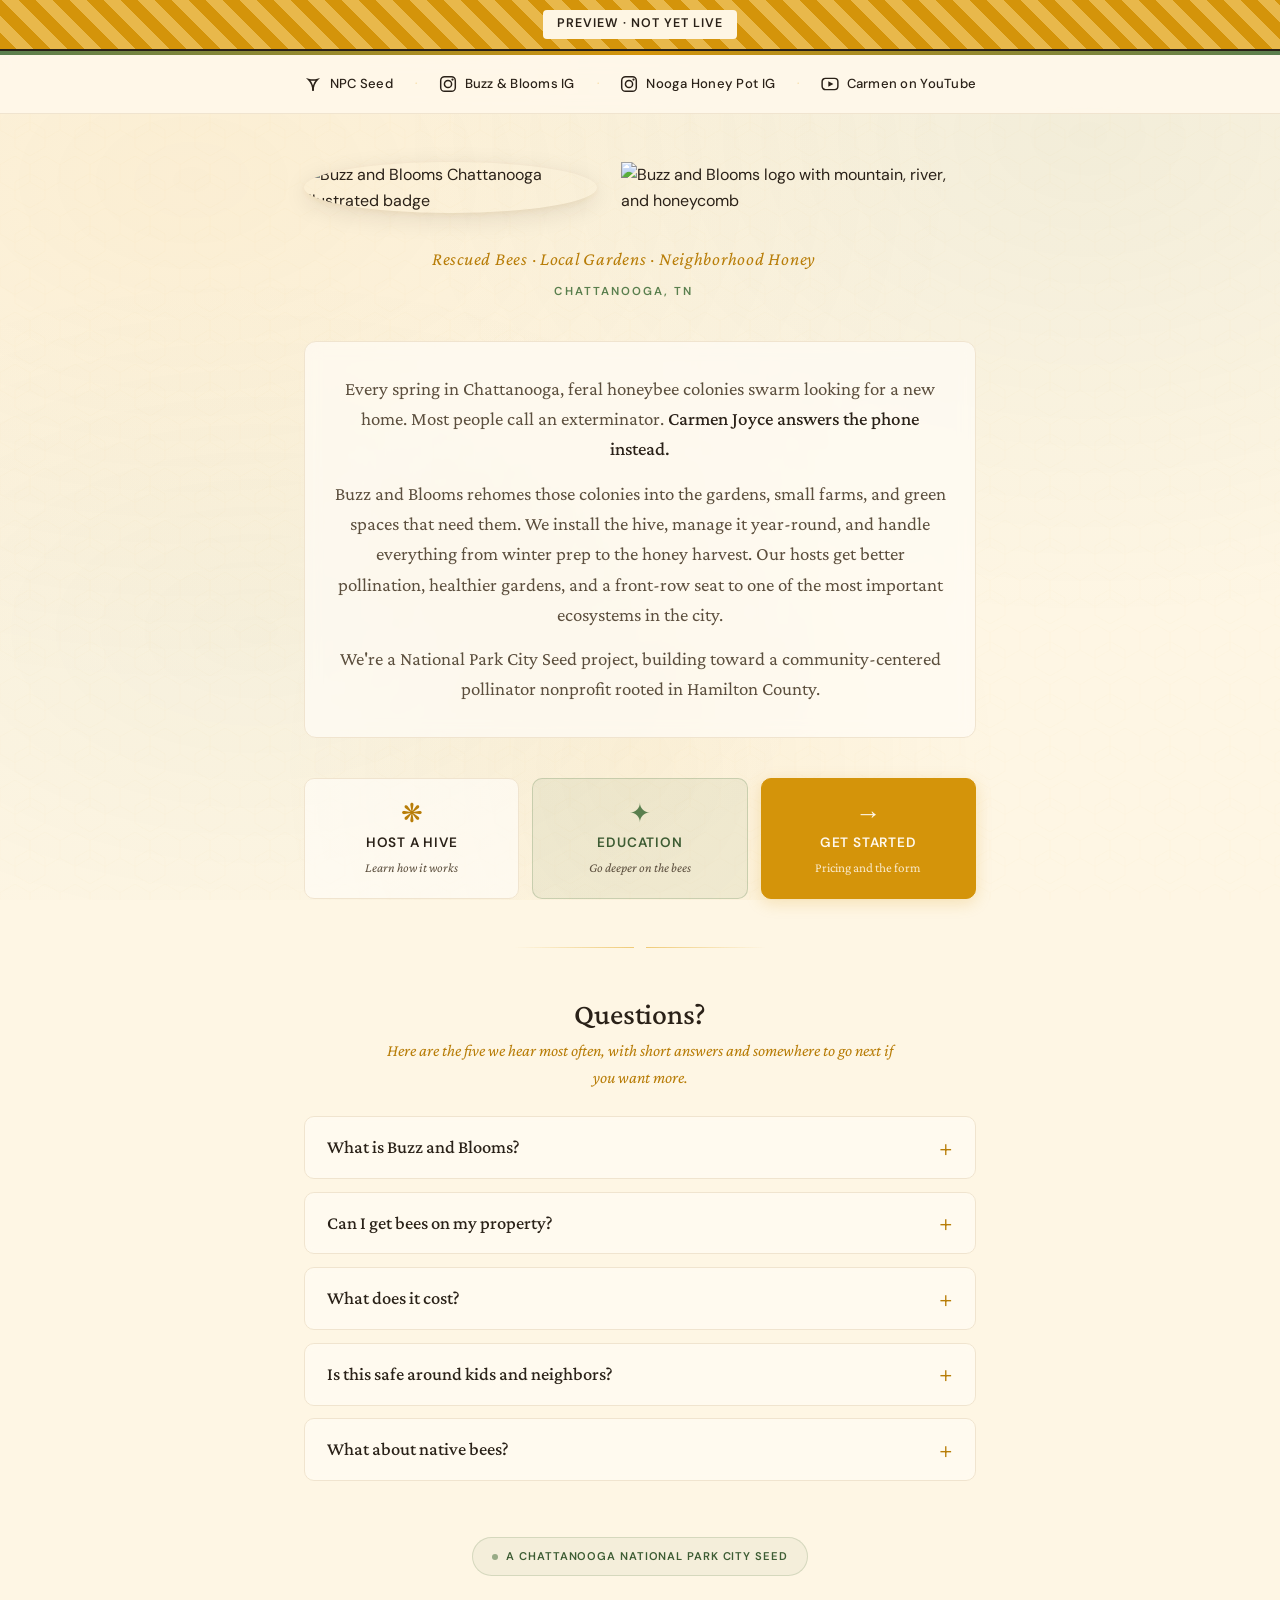
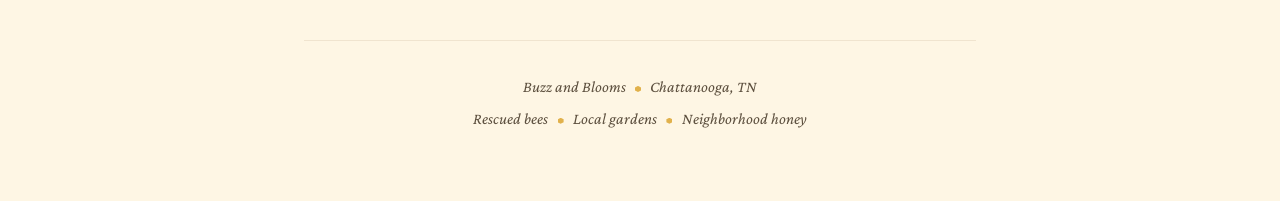
==== index.html @ a46ae5b1 "Add files via upload First upload - see if claude did it right" ====
<!DOCTYPE html>
<html lang="en">
<head>
<meta charset="UTF-8">
<meta name="viewport" content="width=device-width, initial-scale=1.0">
<title>Buzz and Blooms | Rescued Bees · Local Gardens · Neighborhood Honey</title>
<meta name="description" content="Buzz and Blooms rehomes feral bee colonies into gardens and small farms across Chattanooga. A Chattanooga National Park City Seed project, building toward a community-centered pollinator nonprofit.">
<meta property="og:title" content="Buzz and Blooms | Chattanooga, TN">
<meta property="og:description" content="Rescued bees. Local gardens. Neighborhood honey. A Chattanooga National Park City Seed.">
<meta property="og:type" content="website">
<meta property="og:url" content="https://buzzandbloomschatt.com">

<link rel="preconnect" href="https://fonts.googleapis.com">
<link rel="preconnect" href="https://fonts.gstatic.com" crossorigin>
<link href="https://fonts.googleapis.com/css2?family=Crimson+Pro:ital,wght@0,300;0,400;0,500;0,600;1,300;1,400&family=DM+Sans:wght@400;500;600&display=swap" rel="stylesheet">

<!-- Shared stylesheet -->
<link rel="stylesheet" href="styles.css">

<style>
  /* ---------- Landing-specific styles ---------- */

  /* Logos side by side - kept from original landing page */
  .logos {
    display: flex;
    align-items: center;
    justify-content: center;
    gap: 1.5rem;
    margin-bottom: 2rem;
    opacity: 0;
    animation: fadeUp 0.9s ease-out 0.15s forwards;
  }
  .logos .badge img {
    width: 150px;
    max-width: 35vw;
    height: auto;
    border-radius: 50%;
    box-shadow:
      0 6px 24px rgba(42, 33, 24, 0.1),
      0 2px 6px rgba(212, 148, 10, 0.08);
  }
  .logos .lockup img {
    width: 240px;
    max-width: 50vw;
    height: auto;
  }

  .tagline-block {
    text-align: center;
    margin-bottom: 2.5rem;
    opacity: 0;
    animation: fadeUp 0.9s ease-out 0.5s forwards;
  }
  .subtitle {
    font-family: 'Crimson Pro', serif;
    font-style: italic;
    font-size: 1.15rem;
    color: var(--honey-deep);
    letter-spacing: 0.04em;
    margin-bottom: 0.5rem;
  }
  .location {
    font-family: 'DM Sans', sans-serif;
    font-size: 0.72rem;
    font-weight: 600;
    letter-spacing: 0.18em;
    text-transform: uppercase;
    color: var(--sage);
  }

  /* Hero intro - the new real-homepage copy */
  .homepage-lede {
    background: rgba(255, 253, 247, 0.7);
    border: 1px solid var(--cream-dark);
    border-radius: 12px;
    padding: 2rem 1.8rem;
    margin-bottom: 2.5rem;
    backdrop-filter: blur(8px);
    opacity: 0;
    animation: fadeUp 0.9s ease-out 0.7s forwards;
  }
  .homepage-lede p {
    font-family: 'Crimson Pro', serif;
    font-size: 1.18rem;
    line-height: 1.6;
    color: var(--ink-soft);
    text-align: center;
    max-width: none;
    margin-bottom: 0.9rem;
  }
  .homepage-lede p:last-child { margin-bottom: 0; }
  .homepage-lede p strong { color: var(--ink); font-weight: 500; }

  /* Three routing buttons */
  .routing-buttons {
    display: grid;
    grid-template-columns: repeat(3, 1fr);
    gap: 0.8rem;
    margin: 2rem 0;
    opacity: 0;
    animation: fadeUp 0.9s ease-out 0.85s forwards;
  }
  .route-btn {
    display: flex;
    flex-direction: column;
    align-items: center;
    justify-content: center;
    gap: 0.5rem;
    padding: 1.4rem 1rem;
    text-align: center;
    border-radius: 10px;
    text-decoration: none;
    transition: all 0.25s ease;
    border: 1px solid transparent;
  }
  .route-btn .route-icon {
    font-family: 'Crimson Pro', serif;
    font-size: 1.6rem;
    line-height: 1;
  }
  .route-btn .route-label {
    font-family: 'DM Sans', sans-serif;
    font-size: 0.85rem;
    font-weight: 600;
    letter-spacing: 0.06em;
    text-transform: uppercase;
    line-height: 1.2;
  }
  .route-btn .route-desc {
    font-family: 'Crimson Pro', serif;
    font-style: italic;
    font-size: 0.82rem;
    color: var(--ink-soft);
    line-height: 1.3;
  }
  .route-btn.learn {
    background: rgba(255, 253, 247, 0.7);
    border-color: var(--cream-dark);
    color: var(--ink);
  }
  .route-btn.learn:hover {
    border-color: var(--honey-light);
    background: rgba(255, 248, 236, 0.9);
    transform: translateY(-2px);
  }
  .route-btn.learn .route-icon { color: var(--honey-deep); }
  .route-btn.explore {
    background: rgba(90, 127, 78, 0.08);
    border-color: rgba(90, 127, 78, 0.25);
    color: var(--sage-deep);
  }
  .route-btn.explore:hover {
    border-color: var(--sage);
    background: rgba(90, 127, 78, 0.15);
    transform: translateY(-2px);
  }
  .route-btn.explore .route-icon { color: var(--sage); }
  .route-btn.act {
    background: var(--honey);
    color: var(--cream);
    border-color: var(--honey);
    box-shadow: 0 4px 16px rgba(212, 148, 10, 0.22);
  }
  .route-btn.act:hover {
    background: var(--honey-deep);
    border-color: var(--honey-deep);
    transform: translateY(-2px);
    box-shadow: 0 8px 24px rgba(212, 148, 10, 0.35);
  }
  .route-btn.act .route-icon { color: var(--cream); }
  .route-btn.act .route-desc { color: rgba(255, 248, 236, 0.85); font-style: normal; }
  @media (max-width: 640px) {
    .routing-buttons { grid-template-columns: 1fr; }
  }

  /* Section headings above FAQ */
  .faq-section-heading {
    text-align: center;
    margin: 1.5rem 0 1.5rem;
  }
  .faq-section-heading h2 {
    margin-bottom: 0.4rem;
  }
  .faq-section-heading p {
    font-family: 'Crimson Pro', serif;
    font-style: italic;
    color: var(--honey-deep);
    font-size: 1.05rem;
    margin: 0 auto;
    max-width: 32rem;
  }

  /* NPC badge - kept from original landing */
  .npc-badge {
    display: inline-flex;
    align-items: center;
    gap: 0.5rem;
    font-family: 'DM Sans', sans-serif;
    font-size: 0.7rem;
    font-weight: 600;
    letter-spacing: 0.08em;
    text-transform: uppercase;
    color: var(--sage-deep);
    text-align: center;
    padding: 0.6rem 1.2rem;
    border: 1px solid rgba(90, 127, 78, 0.2);
    border-radius: 24px;
    background: rgba(90, 127, 78, 0.06);
    margin: 2rem auto 0;
  }
  .npc-badge-wrap { text-align: center; }
  .npc-dot {
    width: 6px;
    height: 6px;
    background: var(--sage);
    border-radius: 50%;
    opacity: 0.6;
  }
</style>

</head>
<body>

<!-- Preview banner (REMOVE for production launch) -->
<div class="preview-banner">
  <span>Preview · Not yet live</span>
</div>

<div class="accent-bar"></div>

<!-- Link bar in header (shared across all pages) -->
<div class="link-bar">
  <div class="link-bar-inner">
    <a href="https://www.npcseeds.org/seeds/0ba0ef82-71f8-458d-8ea9-48633b9c30ae" target="_blank" rel="noopener" aria-label="National Park City Seed">
      <svg viewBox="0 0 16 16" fill="none" stroke="currentColor" stroke-width="1.4" xmlns="http://www.w3.org/2000/svg">
        <path d="M8 14 Q8 8 4 4 Q8 5 12 4 Q8 8 8 14Z"/>
        <line x1="8" y1="14" x2="8" y2="9"/>
      </svg>
      <span>NPC Seed</span>
    </a>
    <span class="link-sep">·</span>
    <a href="https://www.instagram.com/buzzandbloomschatt/" target="_blank" rel="noopener" aria-label="Buzz and Blooms on Instagram">
      <svg viewBox="0 0 16 16" fill="none" stroke="currentColor" stroke-width="1.3" xmlns="http://www.w3.org/2000/svg">
        <rect x="1.5" y="1.5" width="13" height="13" rx="3.5"/>
        <circle cx="8" cy="8" r="3.2"/>
        <circle cx="12" cy="4" r="1" fill="currentColor" stroke="none"/>
      </svg>
      <span>Buzz &amp; Blooms IG</span>
    </a>
    <span class="link-sep">·</span>
    <a href="https://www.instagram.com/noogahoneypot/" target="_blank" rel="noopener" aria-label="Nooga Honey Pot on Instagram">
      <svg viewBox="0 0 16 16" fill="none" stroke="currentColor" stroke-width="1.3" xmlns="http://www.w3.org/2000/svg">
        <rect x="1.5" y="1.5" width="13" height="13" rx="3.5"/>
        <circle cx="8" cy="8" r="3.2"/>
        <circle cx="12" cy="4" r="1" fill="currentColor" stroke="none"/>
      </svg>
      <span>Nooga Honey Pot IG</span>
    </a>
    <span class="link-sep">·</span>
    <a href="https://www.youtube.com/@noogahoneypot" target="_blank" rel="noopener" aria-label="Nooga Honey Pot on YouTube">
      <svg viewBox="0 0 16 16" fill="none" stroke="currentColor" stroke-width="1.3" xmlns="http://www.w3.org/2000/svg">
        <rect x="1" y="3" width="14" height="10" rx="3"/>
        <polygon points="6.5,5.5 11,8 6.5,10.5" fill="currentColor" stroke="none"/>
      </svg>
      <span>Carmen on YouTube</span>
    </a>
  </div>
</div>

<!-- Flying bees -->
<div class="bee" aria-hidden="true"><svg viewBox="0 0 22 22" xmlns="http://www.w3.org/2000/svg"><ellipse cx="13" cy="11" rx="6.5" ry="4.5" fill="#D4940A" opacity="0.85"/><line x1="9.5" y1="7" x2="9.5" y2="15" stroke="#2A2118" stroke-width="1" opacity="0.45"/><line x1="13" y1="6.5" x2="13" y2="15.5" stroke="#2A2118" stroke-width="1" opacity="0.45"/><circle cx="6" cy="11" r="2.8" fill="#2A2118" opacity="0.5"/><ellipse cx="10" cy="5.5" rx="4.5" ry="2.8" fill="none" stroke="#D4940A" stroke-width="0.6" opacity="0.4" transform="rotate(-15, 10, 5.5)"/><ellipse cx="14" cy="5" rx="4" ry="2.5" fill="none" stroke="#D4940A" stroke-width="0.6" opacity="0.3" transform="rotate(-20, 14, 5)"/></svg></div>
<div class="bee" aria-hidden="true"><svg viewBox="0 0 22 22" xmlns="http://www.w3.org/2000/svg"><ellipse cx="13" cy="11" rx="6.5" ry="4.5" fill="#D4940A" opacity="0.85"/><line x1="9.5" y1="7" x2="9.5" y2="15" stroke="#2A2118" stroke-width="1" opacity="0.45"/><line x1="13" y1="6.5" x2="13" y2="15.5" stroke="#2A2118" stroke-width="1" opacity="0.45"/><circle cx="6" cy="11" r="2.8" fill="#2A2118" opacity="0.5"/><ellipse cx="10" cy="5.5" rx="4.5" ry="2.8" fill="none" stroke="#D4940A" stroke-width="0.6" opacity="0.4" transform="rotate(-15, 10, 5.5)"/><ellipse cx="14" cy="5" rx="4" ry="2.5" fill="none" stroke="#D4940A" stroke-width="0.6" opacity="0.3" transform="rotate(-20, 14, 5)"/></svg></div>
<div class="bee" aria-hidden="true"><svg viewBox="0 0 22 22" xmlns="http://www.w3.org/2000/svg"><ellipse cx="13" cy="11" rx="6.5" ry="4.5" fill="#D4940A" opacity="0.85"/><line x1="9.5" y1="7" x2="9.5" y2="15" stroke="#2A2118" stroke-width="1" opacity="0.45"/><line x1="13" y1="6.5" x2="13" y2="15.5" stroke="#2A2118" stroke-width="1" opacity="0.45"/><circle cx="6" cy="11" r="2.8" fill="#2A2118" opacity="0.5"/><ellipse cx="10" cy="5.5" rx="4.5" ry="2.8" fill="none" stroke="#D4940A" stroke-width="0.6" opacity="0.4" transform="rotate(-15, 10, 5.5)"/><ellipse cx="14" cy="5" rx="4" ry="2.5" fill="none" stroke="#D4940A" stroke-width="0.6" opacity="0.3" transform="rotate(-20, 14, 5)"/></svg></div>
<div class="bee" aria-hidden="true"><svg viewBox="0 0 22 22" xmlns="http://www.w3.org/2000/svg"><ellipse cx="13" cy="11" rx="6.5" ry="4.5" fill="#D4940A" opacity="0.85"/><line x1="9.5" y1="7" x2="9.5" y2="15" stroke="#2A2118" stroke-width="1" opacity="0.45"/><line x1="13" y1="6.5" x2="13" y2="15.5" stroke="#2A2118" stroke-width="1" opacity="0.45"/><circle cx="6" cy="11" r="2.8" fill="#2A2118" opacity="0.5"/><ellipse cx="10" cy="5.5" rx="4.5" ry="2.8" fill="none" stroke="#D4940A" stroke-width="0.6" opacity="0.4" transform="rotate(-15, 10, 5.5)"/><ellipse cx="14" cy="5" rx="4" ry="2.5" fill="none" stroke="#D4940A" stroke-width="0.6" opacity="0.3" transform="rotate(-20, 14, 5)"/></svg></div>
<div class="bee" aria-hidden="true"><svg viewBox="0 0 22 22" xmlns="http://www.w3.org/2000/svg"><ellipse cx="13" cy="11" rx="6.5" ry="4.5" fill="#D4940A" opacity="0.85"/><line x1="9.5" y1="7" x2="9.5" y2="15" stroke="#2A2118" stroke-width="1" opacity="0.45"/><line x1="13" y1="6.5" x2="13" y2="15.5" stroke="#2A2118" stroke-width="1" opacity="0.45"/><circle cx="6" cy="11" r="2.8" fill="#2A2118" opacity="0.5"/><ellipse cx="10" cy="5.5" rx="4.5" ry="2.8" fill="none" stroke="#D4940A" stroke-width="0.6" opacity="0.4" transform="rotate(-15, 10, 5.5)"/><ellipse cx="14" cy="5" rx="4" ry="2.5" fill="none" stroke="#D4940A" stroke-width="0.6" opacity="0.3" transform="rotate(-20, 14, 5)"/></svg></div>
<div class="bee" aria-hidden="true"><svg viewBox="0 0 22 22" xmlns="http://www.w3.org/2000/svg"><ellipse cx="13" cy="11" rx="6.5" ry="4.5" fill="#D4940A" opacity="0.85"/><line x1="9.5" y1="7" x2="9.5" y2="15" stroke="#2A2118" stroke-width="1" opacity="0.45"/><line x1="13" y1="6.5" x2="13" y2="15.5" stroke="#2A2118" stroke-width="1" opacity="0.45"/><circle cx="6" cy="11" r="2.8" fill="#2A2118" opacity="0.5"/><ellipse cx="10" cy="5.5" rx="4.5" ry="2.8" fill="none" stroke="#D4940A" stroke-width="0.6" opacity="0.4" transform="rotate(-15, 10, 5.5)"/><ellipse cx="14" cy="5" rx="4" ry="2.5" fill="none" stroke="#D4940A" stroke-width="0.6" opacity="0.3" transform="rotate(-20, 14, 5)"/></svg></div>
<div class="bee" aria-hidden="true"><svg viewBox="0 0 22 22" xmlns="http://www.w3.org/2000/svg"><ellipse cx="13" cy="11" rx="6.5" ry="4.5" fill="#D4940A" opacity="0.85"/><line x1="9.5" y1="7" x2="9.5" y2="15" stroke="#2A2118" stroke-width="1" opacity="0.45"/><line x1="13" y1="6.5" x2="13" y2="15.5" stroke="#2A2118" stroke-width="1" opacity="0.45"/><circle cx="6" cy="11" r="2.8" fill="#2A2118" opacity="0.5"/><ellipse cx="10" cy="5.5" rx="4.5" ry="2.8" fill="none" stroke="#D4940A" stroke-width="0.6" opacity="0.4" transform="rotate(-15, 10, 5.5)"/><ellipse cx="14" cy="5" rx="4" ry="2.5" fill="none" stroke="#D4940A" stroke-width="0.6" opacity="0.3" transform="rotate(-20, 14, 5)"/></svg></div>
<div class="bee" aria-hidden="true"><svg viewBox="0 0 22 22" xmlns="http://www.w3.org/2000/svg"><ellipse cx="13" cy="11" rx="6.5" ry="4.5" fill="#D4940A" opacity="0.85"/><line x1="9.5" y1="7" x2="9.5" y2="15" stroke="#2A2118" stroke-width="1" opacity="0.45"/><line x1="13" y1="6.5" x2="13" y2="15.5" stroke="#2A2118" stroke-width="1" opacity="0.45"/><circle cx="6" cy="11" r="2.8" fill="#2A2118" opacity="0.5"/><ellipse cx="10" cy="5.5" rx="4.5" ry="2.8" fill="none" stroke="#D4940A" stroke-width="0.6" opacity="0.4" transform="rotate(-15, 10, 5.5)"/><ellipse cx="14" cy="5" rx="4" ry="2.5" fill="none" stroke="#D4940A" stroke-width="0.6" opacity="0.3" transform="rotate(-20, 14, 5)"/></svg></div>

<main class="page">

  <div class="logos">
    <div class="badge">
      <img src="logo-badge.png" alt="Buzz and Blooms Chattanooga illustrated badge">
    </div>
    <div class="lockup">
      <img src="logo-horizontal.png" alt="Buzz and Blooms logo with mountain, river, and honeycomb">
    </div>
  </div>

  <div class="tagline-block">
    <p class="subtitle">Rescued Bees · Local Gardens · Neighborhood Honey</p>
    <p class="location">Chattanooga, TN</p>
  </div>

  <div class="homepage-lede">
    <p>
      Every spring in Chattanooga, feral honeybee colonies swarm looking for a new home. Most people call an exterminator. <strong>Carmen Joyce answers the phone instead.</strong>
    </p>
    <p>
      Buzz and Blooms rehomes those colonies into the gardens, small farms, and green spaces that need them. We install the hive, manage it year-round, and handle everything from winter prep to the honey harvest. Our hosts get better pollination, healthier gardens, and a front-row seat to one of the most important ecosystems in the city.
    </p>
    <p>
      We're a National Park City Seed project, building toward a community-centered pollinator nonprofit rooted in Hamilton County.
    </p>
  </div>

  <!-- Three routing buttons -->
  <div class="routing-buttons">
    <a href="host-a-hive.html" class="route-btn learn">
      <span class="route-icon">❋</span>
      <span class="route-label">Host a Hive</span>
      <span class="route-desc">Learn how it works</span>
    </a>
    <a href="education.html" class="route-btn explore">
      <span class="route-icon">✦</span>
      <span class="route-label">Education</span>
      <span class="route-desc">Go deeper on the bees</span>
    </a>
    <a href="get-started.html" class="route-btn act">
      <span class="route-icon">→</span>
      <span class="route-label">Get Started</span>
      <span class="route-desc">Pricing and the form</span>
    </a>
  </div>

  <hr class="rule">

  <div class="faq-section-heading">
    <h2>Questions?</h2>
    <p>Here are the five we hear most often, with short answers and somewhere to go next if you want more.</p>
  </div>

  <div class="faq-accordion">

    <details class="faq-item">
      <summary>What is Buzz and Blooms?</summary>
      <div class="faq-body">
        <p>
          Buzz and Blooms is a Chattanooga-based project that rehomes feral honeybee colonies into gardens, small farms, churches, and community sites that need pollination. The bees are local, already adapted to the region, and would otherwise be exterminated. Our host sites gain stronger pollination, more food coming off their land, and honey at harvest. The hosts do none of the beekeeping. That's our job.
        </p>
        <p>
          The project started as a 2026 National Park City Seed submission, led by Master Beekeeper Carmen Joyce of Nooga Honey Pot and community organizer Christopher Guest. The longer-term vision is to build this into a community-centered nonprofit with stable pay for Carmen and a growing network of hives across Hamilton County.
        </p>
        <a href="host-a-hive.html" class="faq-body-link">Learn how hosting works</a>
      </div>
    </details>

    <details class="faq-item">
      <summary>Can I get bees on my property?</summary>
      <div class="faq-body">
        <p>
          Probably, yes. If you have a backyard, a farm, a homestead, a church ground, a business with some green space, or larger acreage, and the site gets decent sun and isn't sprayed with broad-spectrum pesticides, it's likely a candidate. We walk the property with you before anything is installed, which means no commitment on your end until we've both said yes.
        </p>
        <p>
          A hive takes up about two square feet. Most residential yards and community sites can comfortably host one or two. The Host a Hive page walks through what we look for and what the experience is like.
        </p>
        <a href="host-a-hive.html" class="faq-body-link">See the full Host a Hive page</a>
      </div>
    </details>

    <details class="faq-item">
      <summary>What does it cost?</summary>
      <div class="faq-body">
        <p>
          Our standard year-round hosting rate is <strong>$1,500 as a one-time startup fee</strong>, plus <strong>$100 per month from April through October</strong> (the active season) and <strong>$75 per month from November through March</strong> (winter management). First-year total works out to $2,575 for one hive, fully managed from install through next spring.
        </p>
        <p>
          We also offer a one-season tier, and multi-year partner tiers with lower effective rates for longer commitments. All of that is laid out on the Get Started page, along with the form to start the conversation.
        </p>
        <a href="get-started.html" class="faq-body-link">See full pricing and the form</a>
      </div>
    </details>

    <details class="faq-item">
      <summary>Is this safe around kids and neighbors?</summary>
      <div class="faq-body">
        <p>
          Yes, with reasonable planning. A managed honeybee is generally calm and focused on foraging. The stings most people associate with bees actually come from yellow jackets and hornets, which are different insects altogether. Before we install a hive, Carmen walks the site with the people who'll be near it, including kids, and teaches them what to expect.
        </p>
        <p>
          We also plan around swarming, which is the natural way honeybee colonies split and find new homes. Host a Hive has a full breakdown, including how we reduce the risk of neighborhood swarms rather than add to it.
        </p>
        <a href="host-a-hive.html#faqs" class="faq-body-link">Read the safety questions on Host a Hive</a>
      </div>
    </details>

    <details class="faq-item">
      <summary>What about native bees?</summary>
      <div class="faq-body">
        <p>
          A real question, and one we take seriously. Competition between honeybees and native bees is primarily a concern in resource-scarce wildlands, not the gardens and small farms where we place our hives. We don't import bees from out of state. We aim to plant Tennessee natives like coneflower, beebalm, and mountain mint at our sites, and we ask hosts to commit to a no-pesticide practice, since pesticide use and habitat loss are the top drivers of native bee decline.
        </p>
        <p>
          We've written more on this over on the Education page, and plan to keep adding as we learn and grow.
        </p>
        <a href="education.html" class="faq-body-link">Go to the Education page</a>
      </div>
    </details>

  </div>

  <div class="npc-badge-wrap">
    <div class="npc-badge">
      <span class="npc-dot"></span>
      A Chattanooga National Park City Seed
    </div>
  </div>

  <footer>
    <p>Buzz and Blooms <span class="hex-mark"></span> Chattanooga, TN</p>
    <p>Rescued bees <span class="hex-mark"></span> Local gardens <span class="hex-mark"></span> Neighborhood honey</p>
  </footer>

</main>

</body>
</html>
---- styles.css ----
/* =====================================================================
   BUZZ AND BLOOMS — SHARED STYLESHEET
   Used by: index.html, host-a-hive.html, education.html, get-started.html
   Edit this one file and every page updates.
   ===================================================================== */

:root {
  --honey: #D4940A;
  --honey-deep: #B87D08;
  --honey-light: #E8B84B;
  --honey-glow: #F5D280;
  --sage: #5A7F4E;
  --sage-light: #7BA36D;
  --sage-deep: #3D5C33;
  --cream: #FFF8EC;
  --cream-dark: #F0E4CF;
  --ink: #2A2118;
  --ink-soft: #5C4F3E;
  --warm-bg: #FEF6E4;
}

* { margin: 0; padding: 0; box-sizing: border-box; }

html {
  font-size: 16px;
  -webkit-font-smoothing: antialiased;
  -moz-osx-font-smoothing: grayscale;
  scroll-behavior: smooth;
}

body {
  background: var(--warm-bg);
  color: var(--ink);
  font-family: 'DM Sans', sans-serif;
  min-height: 100vh;
  overflow-x: hidden;
  position: relative;
  line-height: 1.6;
}

body::before {
  content: '';
  position: fixed;
  inset: 0;
  background:
    radial-gradient(ellipse at 15% 20%, rgba(212, 148, 10, 0.08) 0%, transparent 50%),
    radial-gradient(ellipse at 85% 15%, rgba(90, 127, 78, 0.07) 0%, transparent 45%),
    radial-gradient(ellipse at 50% 85%, rgba(212, 148, 10, 0.06) 0%, transparent 40%),
    radial-gradient(ellipse at 20% 70%, rgba(90, 127, 78, 0.05) 0%, transparent 40%);
  pointer-events: none;
  z-index: 0;
}

body::after {
  content: '';
  position: fixed;
  inset: 0;
  opacity: 0.018;
  background-image: url("data:image/svg+xml,%3Csvg width='60' height='52' viewBox='0 0 60 52' xmlns='http://www.w3.org/2000/svg'%3E%3Cpath d='M15 0 L30 8.66 L30 25.98 L15 34.64 L0 25.98 L0 8.66Z' fill='none' stroke='%23D4940A' stroke-width='1'/%3E%3Cpath d='M45 0 L60 8.66 L60 25.98 L45 34.64 L30 25.98 L30 8.66Z' fill='none' stroke='%23D4940A' stroke-width='1'/%3E%3Cpath d='M30 17.32 L45 25.98 L45 43.3 L30 51.96 L15 43.3 L15 25.98Z' fill='none' stroke='%23D4940A' stroke-width='1'/%3E%3C/svg%3E");
  pointer-events: none;
  z-index: 0;
}

/* ---------- Preview banner (only shown on staging) ---------- */
.preview-banner {
  background: repeating-linear-gradient(45deg, var(--honey), var(--honey) 12px, var(--honey-light) 12px, var(--honey-light) 24px);
  color: var(--ink);
  font-family: 'DM Sans', sans-serif;
  font-size: 0.78rem;
  font-weight: 600;
  letter-spacing: 0.12em;
  text-transform: uppercase;
  text-align: center;
  padding: 0.6rem 1rem;
  position: relative;
  z-index: 20;
  border-bottom: 2px solid var(--ink);
}
.preview-banner span {
  background: var(--warm-bg);
  padding: 0.3rem 0.9rem;
  border-radius: 4px;
  display: inline-block;
  letter-spacing: 0.08em;
}

/* ---------- Top accent bar ---------- */
.accent-bar {
  width: 100%;
  height: 4px;
  background: linear-gradient(90deg, var(--sage), var(--honey), var(--sage));
  position: relative;
  z-index: 10;
}

/* ---------- Link bar in header ---------- */
.link-bar {
  position: relative;
  z-index: 10;
  background: rgba(255, 248, 236, 0.85);
  border-bottom: 1px solid var(--cream-dark);
  padding: 0.6rem 1rem;
  backdrop-filter: blur(8px);
}
.link-bar-inner {
  max-width: 920px;
  margin: 0 auto;
  display: flex;
  justify-content: center;
  align-items: center;
  gap: 0.4rem;
  flex-wrap: wrap;
}
.link-bar a {
  display: inline-flex;
  align-items: center;
  gap: 0.5rem;
  padding: 0.5rem 0.9rem;
  border-radius: 8px;
  color: var(--ink);
  text-decoration: none;
  font-family: 'DM Sans', sans-serif;
  font-size: 0.82rem;
  font-weight: 500;
  letter-spacing: 0.02em;
  transition: all 0.2s ease;
  border: 1px solid transparent;
}
.link-bar a:hover {
  background: rgba(255, 253, 247, 0.8);
  border-color: var(--cream-dark);
  color: var(--honey-deep);
}
.link-bar a svg {
  width: 18px;
  height: 18px;
  flex-shrink: 0;
}
.link-bar .link-sep {
  color: var(--honey-light);
  opacity: 0.6;
  font-size: 0.7rem;
  user-select: none;
}

/* ---------- Flying bees ---------- */
.bee {
  position: fixed;
  width: 22px;
  height: 22px;
  opacity: 0;
  pointer-events: none;
  z-index: 0;
}
.bee svg { width: 100%; height: 100%; }

.bee:nth-of-type(1) { animation: fly1 18s ease-in-out infinite 0s; }
.bee:nth-of-type(2) { animation: fly2 22s ease-in-out infinite 4s; }
.bee:nth-of-type(3) { animation: fly3 20s ease-in-out infinite 8s; }
.bee:nth-of-type(4) { animation: fly4 25s ease-in-out infinite 2s; width: 18px; height: 18px; }
.bee:nth-of-type(5) { animation: fly5 19s ease-in-out infinite 10s; width: 16px; height: 16px; }
.bee:nth-of-type(6) { animation: fly6 23s ease-in-out infinite 5s; }
.bee:nth-of-type(7) { animation: fly7 21s ease-in-out infinite 14s; width: 19px; height: 19px; }
.bee:nth-of-type(8) { animation: fly8 24s ease-in-out infinite 1s; width: 17px; height: 17px; }

@keyframes fly1 {
  0% { transform: translate(-5vw, 60vh) rotate(20deg) scaleX(-1); opacity: 0; }
  5% { opacity: 0.35; }
  25% { transform: translate(30vw, 30vh) rotate(-5deg) scaleX(-1); }
  50% { transform: translate(55vw, 50vh) rotate(15deg) scaleX(-1); opacity: 0.3; }
  75% { transform: translate(80vw, 20vh) rotate(-10deg) scaleX(-1); }
  95% { opacity: 0; }
  100% { transform: translate(105vw, 40vh) rotate(10deg) scaleX(-1); opacity: 0; }
}
@keyframes fly2 {
  0% { transform: translate(105vw, 25vh) rotate(-15deg); opacity: 0; }
  5% { opacity: 0.3; }
  30% { transform: translate(65vw, 55vh) rotate(10deg); }
  55% { transform: translate(35vw, 35vh) rotate(-8deg); opacity: 0.25; }
  80% { transform: translate(10vw, 60vh) rotate(12deg); }
  95% { opacity: 0; }
  100% { transform: translate(-10vw, 45vh) rotate(-5deg); opacity: 0; }
}
@keyframes fly3 {
  0% { transform: translate(20vw, -5vh) rotate(10deg) scaleX(-1); opacity: 0; }
  5% { opacity: 0.28; }
  35% { transform: translate(50vw, 40vh) rotate(-12deg) scaleX(-1); }
  65% { transform: translate(70vw, 70vh) rotate(8deg) scaleX(-1); opacity: 0.25; }
  95% { opacity: 0; }
  100% { transform: translate(90vw, 105vh) rotate(-5deg) scaleX(-1); opacity: 0; }
}
@keyframes fly4 {
  0% { transform: translate(90vw, 80vh) rotate(-10deg); opacity: 0; }
  5% { opacity: 0.3; }
  20% { transform: translate(70vw, 45vh) rotate(15deg); }
  45% { transform: translate(40vw, 65vh) rotate(-5deg); opacity: 0.28; }
  70% { transform: translate(15vw, 30vh) rotate(10deg); }
  95% { opacity: 0; }
  100% { transform: translate(-10vw, 15vh) rotate(-8deg); opacity: 0; }
}
@keyframes fly5 {
  0% { transform: translate(-8vw, 20vh) rotate(5deg) scaleX(-1); opacity: 0; }
  5% { opacity: 0.25; }
  30% { transform: translate(25vw, 75vh) rotate(-15deg) scaleX(-1); }
  60% { transform: translate(60vw, 45vh) rotate(8deg) scaleX(-1); opacity: 0.22; }
  95% { opacity: 0; }
  100% { transform: translate(105vw, 65vh) rotate(-5deg) scaleX(-1); opacity: 0; }
}
@keyframes fly6 {
  0% { transform: translate(50vw, -8vh) rotate(12deg); opacity: 0; }
  5% { opacity: 0.32; }
  25% { transform: translate(75vw, 30vh) rotate(-8deg); }
  50% { transform: translate(45vw, 55vh) rotate(15deg); opacity: 0.27; }
  75% { transform: translate(20vw, 80vh) rotate(-12deg); }
  95% { opacity: 0; }
  100% { transform: translate(-5vw, 95vh) rotate(5deg); opacity: 0; }
}
@keyframes fly7 {
  0% { transform: translate(110vw, 70vh) rotate(-20deg) scaleX(-1); opacity: 0; }
  5% { opacity: 0.26; }
  35% { transform: translate(55vw, 20vh) rotate(10deg) scaleX(-1); }
  65% { transform: translate(25vw, 50vh) rotate(-6deg) scaleX(-1); opacity: 0.24; }
  95% { opacity: 0; }
  100% { transform: translate(-15vw, 35vh) rotate(12deg) scaleX(-1); opacity: 0; }
}
@keyframes fly8 {
  0% { transform: translate(10vw, 105vh) rotate(8deg); opacity: 0; }
  5% { opacity: 0.28; }
  25% { transform: translate(35vw, 60vh) rotate(-12deg); }
  50% { transform: translate(65vw, 85vh) rotate(6deg); opacity: 0.25; }
  75% { transform: translate(85vw, 40vh) rotate(-15deg); }
  95% { opacity: 0; }
  100% { transform: translate(108vw, 10vh) rotate(10deg); opacity: 0; }
}

/* ---------- Page layout ---------- */
.page {
  position: relative;
  z-index: 1;
  max-width: 720px;
  margin: 0 auto;
  padding: 3rem 1.5rem 4rem;
}

.page.narrow { max-width: 640px; }
.page.wide { max-width: 920px; }

/* ---------- Back link ---------- */
.back {
  display: inline-block;
  font-family: 'DM Sans', sans-serif;
  font-size: 0.75rem;
  font-weight: 600;
  color: var(--sage);
  text-decoration: none;
  letter-spacing: 0.15em;
  text-transform: uppercase;
  margin-bottom: 2.5rem;
  opacity: 0;
  animation: fadeUp 0.9s ease-out 0.1s forwards;
}
.back:hover { color: var(--ink); }
.back::before { content: "← "; }

/* ---------- Hero ---------- */
.hero {
  margin-bottom: 2.5rem;
  opacity: 0;
  animation: fadeUp 0.9s ease-out 0.25s forwards;
}

.eyebrow {
  font-family: 'DM Sans', sans-serif;
  font-size: 0.72rem;
  font-weight: 600;
  letter-spacing: 0.2em;
  text-transform: uppercase;
  color: var(--honey-deep);
  margin-bottom: 1.2rem;
}

h1 {
  font-family: 'Crimson Pro', serif;
  font-weight: 500;
  font-size: clamp(2.4rem, 7vw, 4rem);
  line-height: 1.08;
  letter-spacing: -0.01em;
  color: var(--ink);
  margin-bottom: 1rem;
}

.lede {
  font-family: 'Crimson Pro', serif;
  font-style: italic;
  font-size: clamp(1.15rem, 2.5vw, 1.45rem);
  line-height: 1.45;
  color: var(--honey-deep);
  max-width: 32rem;
  font-weight: 400;
}

/* ---------- Typography ---------- */
p {
  margin-bottom: 1rem;
  max-width: 40rem;
  font-size: 1rem;
  color: var(--ink-soft);
}
p.large {
  font-family: 'Crimson Pro', serif;
  font-size: 1.2rem;
  line-height: 1.65;
  color: var(--ink-soft);
  margin-bottom: 1.1rem;
}

a.inline {
  color: var(--honey-deep);
  text-decoration: underline;
  text-decoration-thickness: 1px;
  text-underline-offset: 3px;
  transition: color 0.2s ease;
}
a.inline:hover { color: var(--ink); }

h2 {
  font-family: 'Crimson Pro', serif;
  font-weight: 500;
  font-size: 1.85rem;
  line-height: 1.2;
  color: var(--ink);
  margin-bottom: 1rem;
  letter-spacing: -0.005em;
}

h3 {
  font-family: 'DM Sans', sans-serif;
  font-weight: 600;
  font-size: 0.7rem;
  letter-spacing: 0.18em;
  text-transform: uppercase;
  color: var(--sage);
  margin-bottom: 0.8rem;
}

.section-label {
  font-family: 'DM Sans', sans-serif;
  font-size: 0.72rem;
  font-weight: 600;
  letter-spacing: 0.18em;
  text-transform: uppercase;
  color: var(--sage);
  margin-bottom: 0.6rem;
}

/* ---------- Divider rule ---------- */
.rule {
  border: none;
  display: flex;
  align-items: center;
  justify-content: center;
  gap: 12px;
  margin: 3rem 0;
  opacity: 0.7;
}
.rule::before, .rule::after {
  content: '';
  flex: 1;
  height: 1px;
  max-width: 120px;
}
.rule::before { background: linear-gradient(90deg, transparent, var(--honey-light)); }
.rule::after { background: linear-gradient(90deg, var(--honey-light), transparent); }

/* ---------- Hexagon bullet list ---------- */
.gets { list-style: none; margin: 1.2rem 0 0; }
.gets li {
  padding: 0.9rem 0 0.9rem 2rem;
  border-bottom: 1px solid var(--cream-dark);
  position: relative;
  font-size: 1rem;
  line-height: 1.5;
  color: var(--ink-soft);
}
.gets li:last-child { border-bottom: none; }
.gets li::before {
  content: "";
  position: absolute;
  left: 0;
  top: 1.35rem;
  width: 8px;
  height: 8px;
  background: var(--honey);
  clip-path: polygon(50% 0%, 100% 25%, 100% 75%, 50% 100%, 0% 75%, 0% 25%);
  opacity: 0.75;
}

/* ---------- CTA button ---------- */
.cta {
  display: inline-block;
  background: var(--honey);
  color: var(--cream);
  font-family: 'DM Sans', sans-serif;
  font-weight: 600;
  font-size: 0.95rem;
  letter-spacing: 0.12em;
  text-transform: uppercase;
  text-decoration: none;
  padding: 1.1rem 2.2rem;
  border-radius: 10px;
  box-shadow: 0 4px 16px rgba(212, 148, 10, 0.25);
  transition: all 0.3s ease;
}
.cta:hover {
  background: var(--honey-deep);
  transform: translateY(-2px);
  box-shadow: 0 8px 24px rgba(212, 148, 10, 0.35);
}

.cta-section {
  text-align: center;
  margin: 3rem 0 2rem;
}

.cta-secondary {
  display: inline-block;
  font-family: 'DM Sans', sans-serif;
  font-weight: 600;
  font-size: 0.88rem;
  letter-spacing: 0.08em;
  text-transform: uppercase;
  color: var(--sage-deep);
  text-decoration: none;
  padding: 0.8rem 1.6rem;
  border: 1px solid var(--sage-light);
  border-radius: 8px;
  background: rgba(255, 253, 247, 0.6);
  transition: all 0.25s ease;
}
.cta-secondary:hover {
  background: rgba(90, 127, 78, 0.08);
  border-color: var(--sage-deep);
  color: var(--sage-deep);
}

/* ---------- FAQ dropdowns (landing + host) ---------- */
.faq-accordion {
  margin: 1.2rem 0 1.5rem;
}
.faq-item {
  background: rgba(255, 253, 247, 0.6);
  border: 1px solid var(--cream-dark);
  border-radius: 10px;
  margin-bottom: 0.8rem;
  overflow: hidden;
  backdrop-filter: blur(4px);
}
.faq-item summary {
  font-family: 'Crimson Pro', serif;
  font-weight: 500;
  font-size: 1.15rem;
  color: var(--ink);
  padding: 1.1rem 1.4rem;
  cursor: pointer;
  list-style: none;
  display: flex;
  align-items: center;
  justify-content: space-between;
  gap: 1rem;
  transition: background 0.2s ease;
  line-height: 1.35;
}
.faq-item summary::-webkit-details-marker { display: none; }
.faq-item summary:hover { background: rgba(255, 248, 236, 0.5); }
.faq-item summary::after {
  content: "+";
  font-family: 'Crimson Pro', serif;
  font-size: 1.6rem;
  font-weight: 300;
  color: var(--honey-deep);
  line-height: 1;
  flex-shrink: 0;
  transition: transform 0.3s ease;
}
.faq-item[open] summary::after {
  transform: rotate(45deg);
}
.faq-item[open] summary {
  background: rgba(255, 248, 236, 0.4);
  border-bottom: 1px solid var(--cream-dark);
}
.faq-body {
  padding: 1.2rem 1.4rem 1.3rem;
}
.faq-body p {
  font-size: 1rem;
  color: var(--ink-soft);
  line-height: 1.6;
  margin-bottom: 0.8rem;
}
.faq-body p:last-child { margin-bottom: 0; }
.faq-body p strong { color: var(--ink); font-weight: 600; }
.faq-body a.inline {
  color: var(--honey-deep);
  font-weight: 600;
}
.faq-body-link {
  display: inline-block;
  margin-top: 0.6rem;
  font-family: 'DM Sans', sans-serif;
  font-size: 0.82rem;
  font-weight: 600;
  letter-spacing: 0.06em;
  text-transform: uppercase;
  color: var(--honey-deep);
  text-decoration: none;
  border-bottom: 1px solid var(--honey-light);
  padding-bottom: 2px;
  transition: all 0.2s ease;
}
.faq-body-link:hover {
  color: var(--ink);
  border-color: var(--ink);
}
.faq-body-link::after {
  content: " →";
  display: inline;
}

/* ---------- Footer ---------- */
footer {
  margin-top: 4rem;
  padding-top: 2rem;
  border-top: 1px solid var(--cream-dark);
  font-family: 'Crimson Pro', serif;
  font-style: italic;
  font-size: 0.9rem;
  color: var(--ink-soft);
  text-align: center;
  line-height: 1.7;
}
footer p {
  max-width: none;
  margin-bottom: 0.3rem;
  color: var(--ink-soft);
}

.hex-mark {
  display: inline-block;
  width: 6px;
  height: 6px;
  background: var(--honey);
  clip-path: polygon(50% 0%, 100% 25%, 100% 75%, 50% 100%, 0% 75%, 0% 25%);
  margin: 0 0.4rem;
  vertical-align: middle;
  opacity: 0.7;
}

/* ---------- Animations ---------- */
@keyframes fadeUp {
  from { opacity: 0; transform: translateY(14px); }
  to { opacity: 1; transform: translateY(0); }
}

/* ---------- Mobile ---------- */
@media (max-width: 640px) {
  .link-bar { padding: 0.5rem 0.5rem; }
  .link-bar-inner { gap: 0.2rem; }
  .link-bar a {
    padding: 0.4rem 0.6rem;
    font-size: 0.74rem;
    gap: 0.3rem;
  }
  .link-bar a svg { width: 16px; height: 16px; }
  .link-bar .link-sep { display: none; }
}

@media (max-width: 560px) {
  .page { padding: 2rem 1.25rem 3rem; }
  .faq-item summary {
    font-size: 1.05rem;
    padding: 1rem 1.1rem;
  }
  .faq-body { padding: 1rem 1.1rem 1.1rem; }
  .cta { padding: 1rem 1.7rem; font-size: 0.9rem; }
}
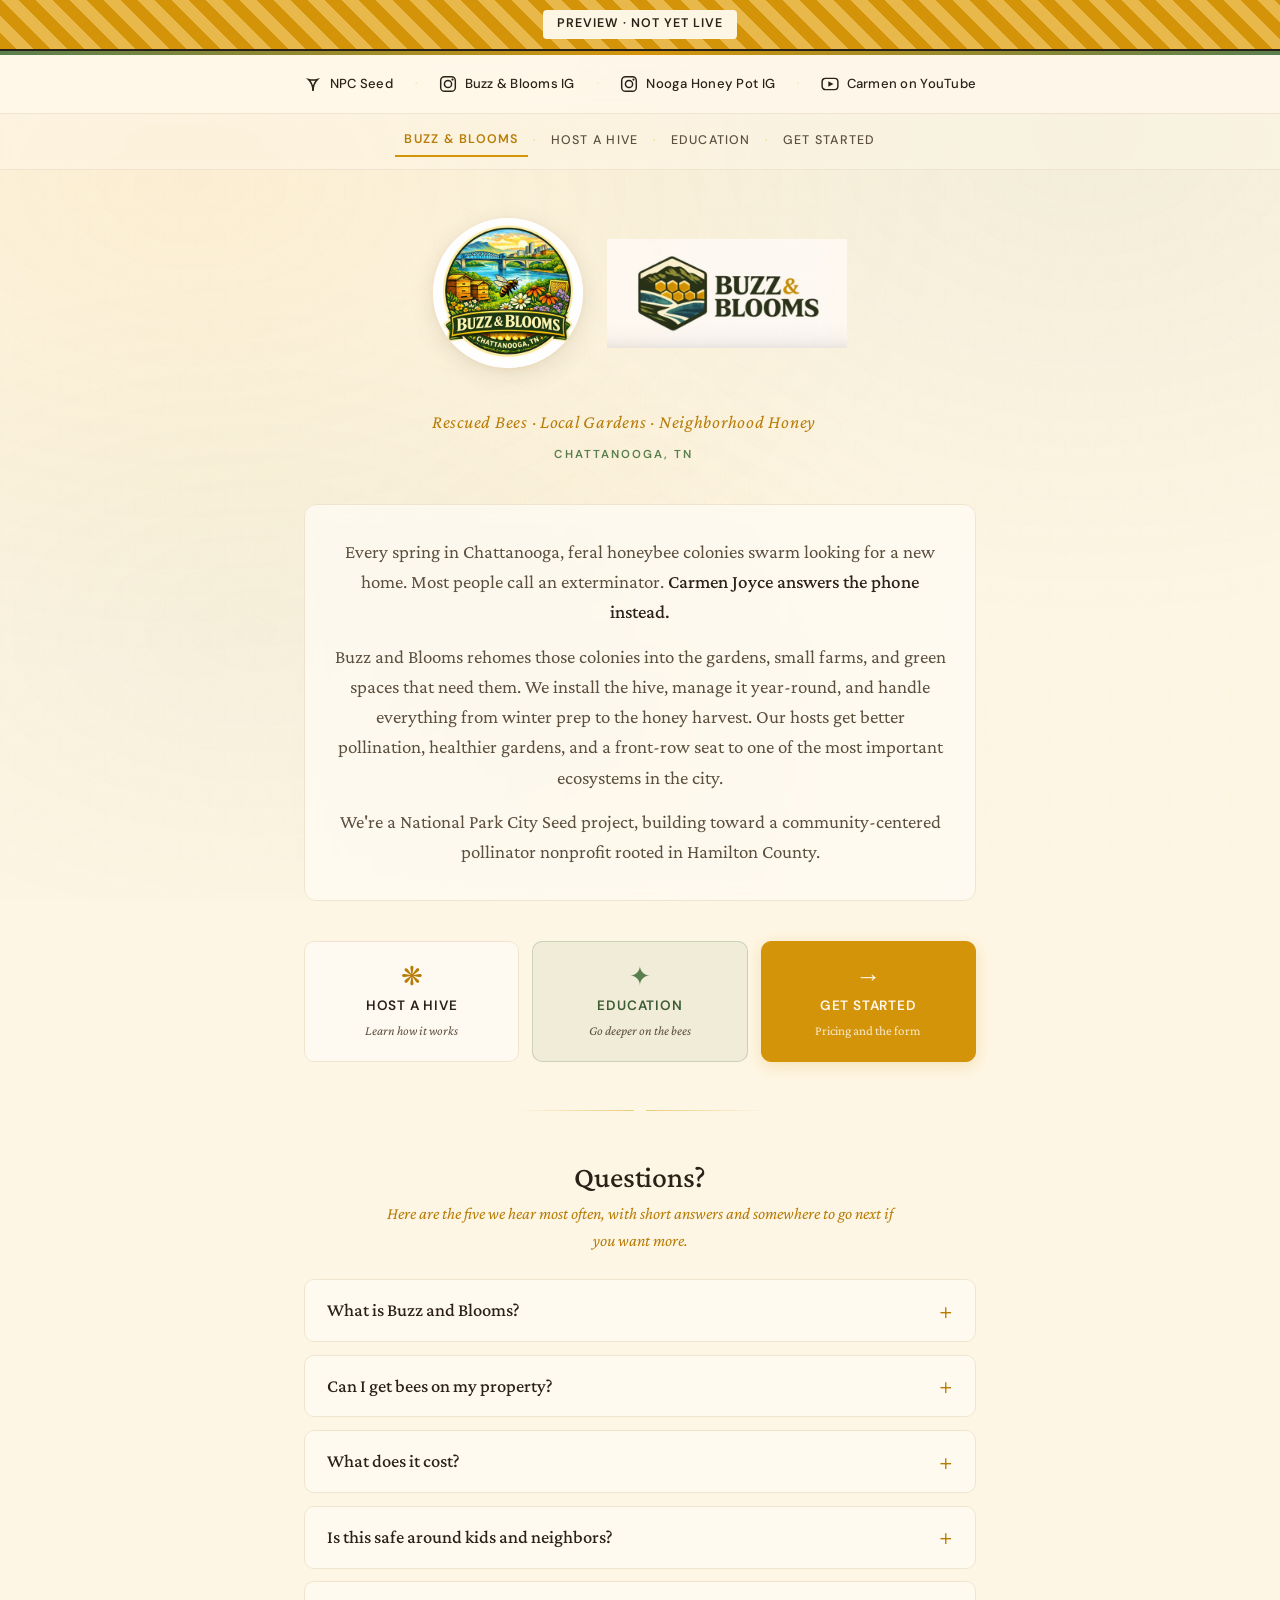
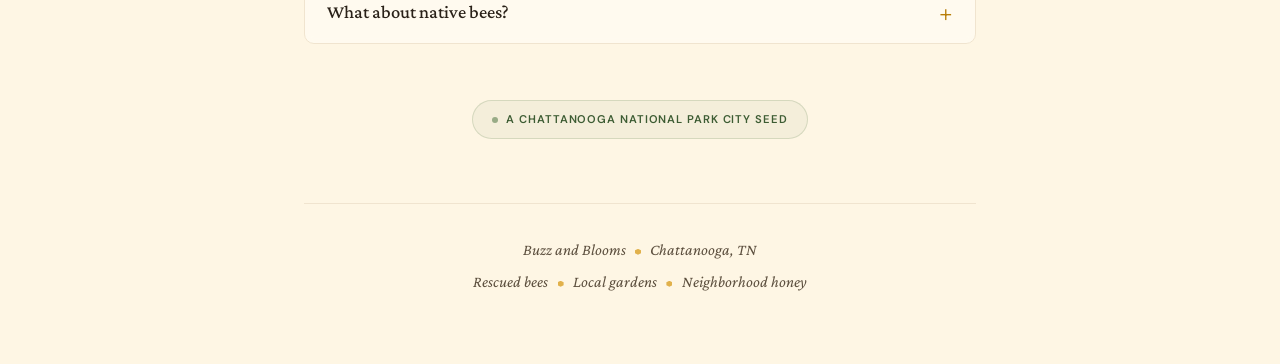
==== commit c7a6b992: "Add files via upload new updates" ====
--- a/index.html
+++ b/index.html
@@ -267,6 +267,19 @@
   </div>
 </div>
 
+<!-- Page strip (lateral navigation between site pages) -->
+<nav class="page-strip" aria-label="Site pages">
+  <div class="page-strip-inner">
+    <span class="page-strip-current">Buzz &amp; Blooms</span>
+    <span class="page-strip-sep">·</span>
+    <a href="host-a-hive.html">Host a Hive</a>
+    <span class="page-strip-sep">·</span>
+    <a href="education.html">Education</a>
+    <span class="page-strip-sep">·</span>
+    <a href="get-started.html">Get Started</a>
+  </div>
+</nav>
+
 <!-- Flying bees -->
 <div class="bee" aria-hidden="true"><svg viewBox="0 0 22 22" xmlns="http://www.w3.org/2000/svg"><ellipse cx="13" cy="11" rx="6.5" ry="4.5" fill="#D4940A" opacity="0.85"/><line x1="9.5" y1="7" x2="9.5" y2="15" stroke="#2A2118" stroke-width="1" opacity="0.45"/><line x1="13" y1="6.5" x2="13" y2="15.5" stroke="#2A2118" stroke-width="1" opacity="0.45"/><circle cx="6" cy="11" r="2.8" fill="#2A2118" opacity="0.5"/><ellipse cx="10" cy="5.5" rx="4.5" ry="2.8" fill="none" stroke="#D4940A" stroke-width="0.6" opacity="0.4" transform="rotate(-15, 10, 5.5)"/><ellipse cx="14" cy="5" rx="4" ry="2.5" fill="none" stroke="#D4940A" stroke-width="0.6" opacity="0.3" transform="rotate(-20, 14, 5)"/></svg></div>
 <div class="bee" aria-hidden="true"><svg viewBox="0 0 22 22" xmlns="http://www.w3.org/2000/svg"><ellipse cx="13" cy="11" rx="6.5" ry="4.5" fill="#D4940A" opacity="0.85"/><line x1="9.5" y1="7" x2="9.5" y2="15" stroke="#2A2118" stroke-width="1" opacity="0.45"/><line x1="13" y1="6.5" x2="13" y2="15.5" stroke="#2A2118" stroke-width="1" opacity="0.45"/><circle cx="6" cy="11" r="2.8" fill="#2A2118" opacity="0.5"/><ellipse cx="10" cy="5.5" rx="4.5" ry="2.8" fill="none" stroke="#D4940A" stroke-width="0.6" opacity="0.4" transform="rotate(-15, 10, 5.5)"/><ellipse cx="14" cy="5" rx="4" ry="2.5" fill="none" stroke="#D4940A" stroke-width="0.6" opacity="0.3" transform="rotate(-20, 14, 5)"/></svg></div>
--- a/styles.css
+++ b/styles.css
@@ -141,6 +141,66 @@
   opacity: 0.6;
   font-size: 0.7rem;
   user-select: none;
+}
+
+/* ---------- Page strip (lateral navigation) ---------- */
+.page-strip {
+  position: relative;
+  z-index: 9;
+  padding: 0.7rem 1rem 0.8rem;
+  text-align: center;
+  border-bottom: 1px solid var(--cream-dark);
+  background: rgba(255, 248, 236, 0.4);
+  backdrop-filter: blur(4px);
+}
+.page-strip-inner {
+  max-width: 920px;
+  margin: 0 auto;
+  display: flex;
+  justify-content: center;
+  align-items: center;
+  gap: 0.3rem;
+  flex-wrap: wrap;
+  font-family: 'DM Sans', sans-serif;
+  font-size: 0.78rem;
+  font-weight: 500;
+  letter-spacing: 0.1em;
+  text-transform: uppercase;
+}
+.page-strip a {
+  color: var(--ink-soft);
+  text-decoration: none;
+  padding: 0.3rem 0.6rem;
+  border-radius: 4px;
+  transition: all 0.2s ease;
+}
+.page-strip a:hover {
+  color: var(--honey-deep);
+  background: rgba(212, 148, 10, 0.06);
+}
+.page-strip .page-strip-current {
+  color: var(--honey-deep);
+  padding: 0.3rem 0.6rem;
+  border-bottom: 2px solid var(--honey);
+  border-radius: 0;
+  font-weight: 600;
+}
+.page-strip .page-strip-sep {
+  color: var(--honey-light);
+  opacity: 0.6;
+  font-size: 0.7rem;
+  user-select: none;
+}
+
+@media (max-width: 640px) {
+  .page-strip { padding: 0.5rem 0.5rem 0.6rem; }
+  .page-strip-inner {
+    gap: 0.1rem;
+    font-size: 0.72rem;
+  }
+  .page-strip a, .page-strip .page-strip-current {
+    padding: 0.25rem 0.4rem;
+  }
 }
 
 /* ---------- Flying bees ---------- */
